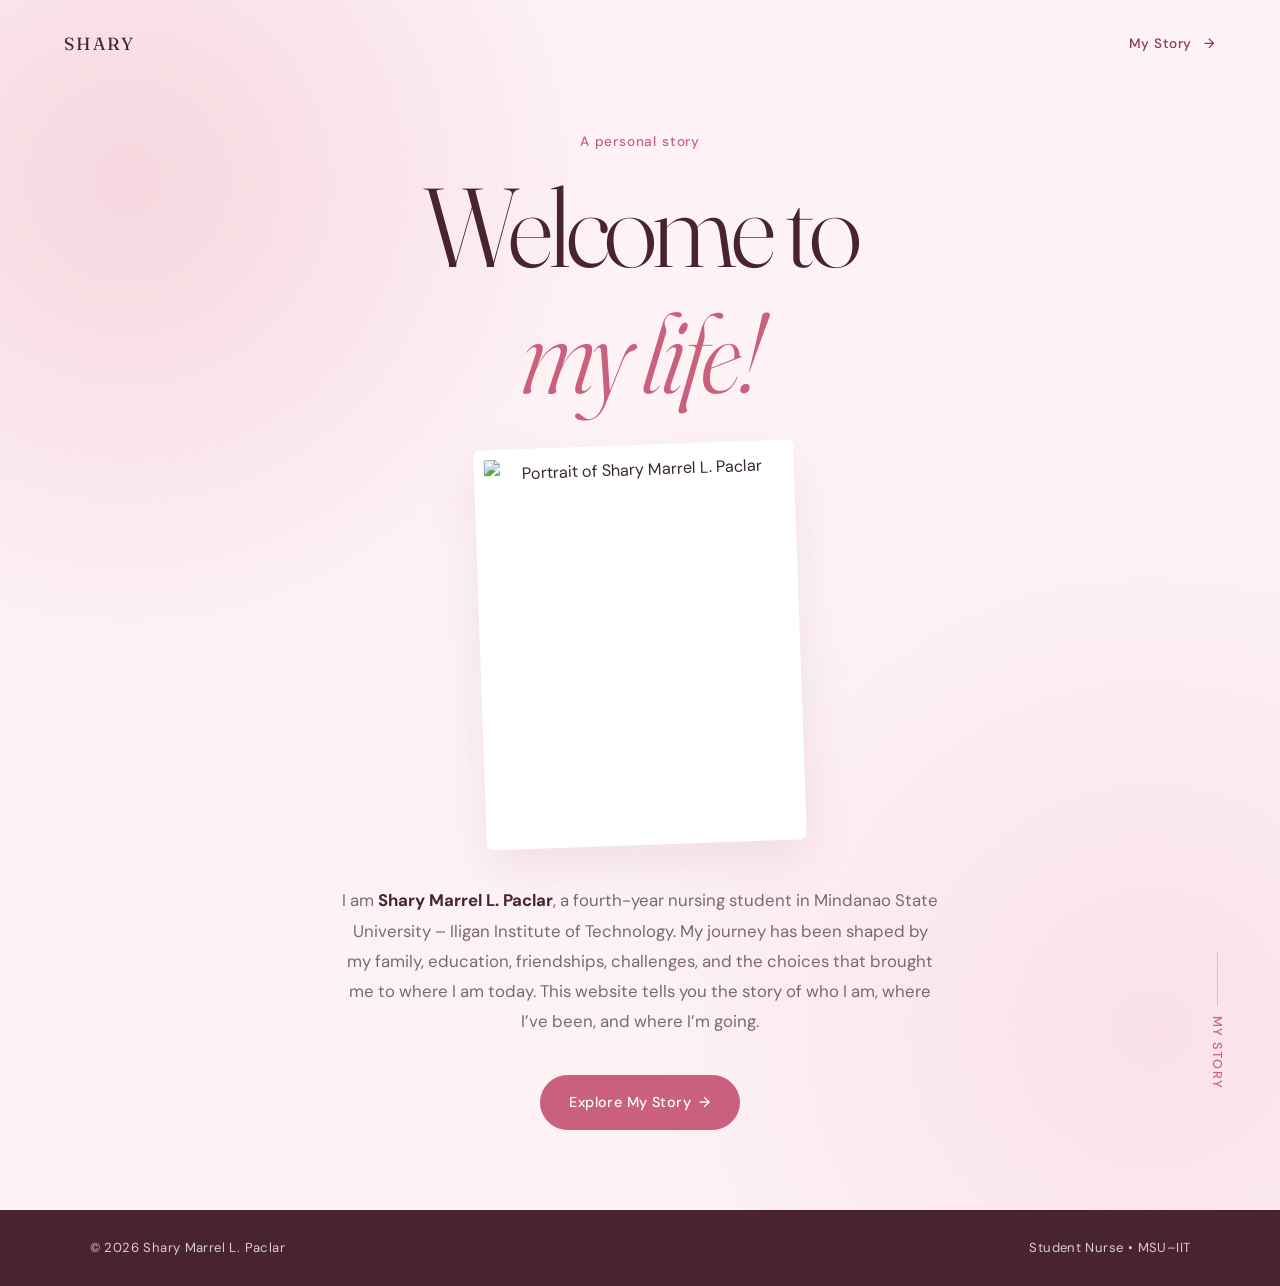
==== index.html @ 754f3dc6 "Add files via upload" ====
<!DOCTYPE html>
<html lang="en">
<head>
    <meta charset="UTF-8">
    <meta name="viewport" content="width=device-width, initial-scale=1.0">
    <meta name="description" content="Welcome to the personal story of Shary Marrel L. Paclar.">
    <title>Welcome to My Life | Shary Marrel Paclar</title>
    <link rel="stylesheet" href="style.css">
    <meta name="theme-color" content="#c9607f">
    <meta property="og:type" content="website">
    <meta property="og:title" content="Welcome to My Life | Shary Marrel Paclar">
    <meta property="og:description" content="Welcome to the personal story of Shary Marrel L. Paclar.">
    <link rel="icon" href="data:image/svg+xml,%3Csvg xmlns='http://www.w3.org/2000/svg' viewBox='0 0 100 100'%3E%3Ctext y='.9em' font-size='90'%3E%F0%9F%8C%B8%3C/text%3E%3C/svg%3E">
</head>

<body class="home-page">

    <a class="skip-link" href="#main">Skip to content</a>

    <header class="site-header">
        <nav class="navbar" aria-label="Main navigation">
            <a class="brand" href="index.html">SHARY</a>
            <a class="nav-link" href="story.html">My Story <span>→</span></a>
        </nav>
    </header>

    <main id="main">
        <section class="hero" id="home">
            <div class="hero-content">
                <p class="eyebrow">A personal story</p>
                <h1>Welcome to<br><em>my life!</em></h1>

                <div class="hero-image-wrap">
                    <img src="images/shary-home.jpg"
                         alt="Portrait of Shary Marrel L. Paclar"
                         class="hero-image">
                </div>

                <div class="intro-card">
                    <p>
                        I am <strong>Shary Marrel L. Paclar</strong>, a fourth-year nursing student
                        in Mindanao State University – Iligan Institute of Technology.
                        My journey has been shaped by my family, education, friendships,
                        challenges, and the choices that brought me to where I am today.
                        This website tells you the story of who I am, where I’ve been,
                        and where I’m going.
                    </p>
                </div>

                <a href="story.html" class="button">
                    Explore My Story <span>→</span>
                </a>
            </div>

            <div class="hero-side-note" aria-hidden="true">
                <span class="vertical-line"></span>
                <span>MY STORY</span>
            </div>
        </section>
    </main>

    <footer class="site-footer">
        <p>© 2026 Shary Marrel L. Paclar</p>
        <p>Student Nurse • MSU–IIT</p>
    </footer>

</body>
</html>
---- style.css ----
/* =========================================================
   SHARY MARREL PACLAR — MY FIRST WEBSITE
   Shared stylesheet for index.html and story.html
   Theme: soft pinks · clean layout · Fraunces + DM Sans
   ========================================================= */

@import url("https://fonts.googleapis.com/css2?family=DM+Sans:wght@400;500;700&family=Fraunces:ital,opsz,wght@0,9..144,300;0,9..144,400;1,9..144,300;1,9..144,400&display=swap");

/* ---------- Base ---------- */

:root {
    --blush: #fdf3f5;
    --blush-light: #fffafb;
    --pink-soft: #f9dfe6;
    --pink: #eeb4c4;
    --rose: #c9607f;
    --rose-dark: #8f3653;
    --berry: #4a2333;
    --white: #ffffff;
    --ink: #3a2a30;
    --muted: #7d6870;
    --line: rgba(143, 54, 83, 0.14);
    --shadow: 0 20px 50px rgba(143, 54, 83, 0.10);
    --shadow-soft: 0 8px 24px rgba(143, 54, 83, 0.07);
    --radius: 20px;
    --serif: "Fraunces", Georgia, serif;
    --sans: "DM Sans", Arial, Helvetica, sans-serif;

    /* kept so older references still work */
    --cream: var(--blush);
    --cream-light: var(--blush-light);
    --sage: var(--pink);
    --sage-light: var(--pink-soft);
    --green: var(--rose-dark);
    --green-dark: var(--berry);
    --brown: var(--rose);
    --brown-light: var(--pink);
}

* {
    box-sizing: border-box;
    margin: 0;
    padding: 0;
}

html {
    scroll-behavior: smooth;
}

body {
    background: var(--blush-light);
    color: var(--ink);
    font-family: var(--sans);
    font-size: 1.02rem;
    line-height: 1.8;
    -webkit-font-smoothing: antialiased;
}

img {
    display: block;
    width: 100%;
    object-fit: cover;
}

a {
    color: inherit;
    text-decoration: none;
}

p {
    margin-bottom: 1rem;
    max-width: 68ch;
}

strong {
    color: var(--berry);
    font-weight: 700;
}

::selection {
    background: var(--pink);
    color: var(--berry);
}

:focus-visible {
    outline: 2px solid var(--rose);
    outline-offset: 3px;
}

/* ---------- Header / Navigation ---------- */

.site-header {
    position: absolute;
    top: 0;
    left: 0;
    z-index: 10;
    width: 100%;
    padding: 28px 5%;
}

.story-header {
    position: sticky;
    background: rgba(255, 250, 251, 0.9);
    border-bottom: 1px solid var(--line);
    backdrop-filter: blur(12px);
}

.navbar {
    max-width: 1200px;
    margin: 0 auto;
    display: flex;
    align-items: center;
    justify-content: space-between;
    gap: 30px;
}

.brand {
    color: var(--berry);
    font-family: var(--serif);
    font-size: 1.1rem;
    font-weight: 400;
    letter-spacing: 0.12em;
}

.nav-link,
.home-link,
.nav-links a {
    color: var(--rose-dark);
    font-size: 0.85rem;
    font-weight: 500;
    letter-spacing: 0.04em;
    transition: color 0.25s ease;
}

.nav-link span,
.button span {
    display: inline-block;
    margin-left: 8px;
    transition: transform 0.25s ease;
}

.nav-link:hover,
.home-link:hover,
.nav-links a:hover {
    color: var(--rose);
}

.nav-link:hover span,
.button:hover span {
    transform: translateX(4px);
}

.nav-links {
    display: flex;
    align-items: center;
    gap: 28px;
}

/* ---------- Shared Typography ---------- */

.eyebrow,
.small-label {
    margin-bottom: 10px;
    color: var(--rose);
    font-size: 0.85rem;
    font-weight: 500;
    letter-spacing: 0.06em;
}

h1,
h2,
h3 {
    color: var(--berry);
    font-family: var(--serif);
    font-weight: 300;
    line-height: 1.12;
    letter-spacing: -0.02em;
}

h1 em,
h2 em {
    color: var(--rose);
    font-style: italic;
    font-weight: 300;
}

/* ---------- Buttons ---------- */

.button {
    display: inline-flex;
    align-items: center;
    justify-content: center;
    padding: 14px 28px;
    border: 1px solid var(--rose);
    border-radius: 999px;
    background: var(--rose);
    color: var(--white);
    font-size: 0.9rem;
    font-weight: 500;
    letter-spacing: 0.03em;
    transition: background 0.25s ease, transform 0.25s ease, box-shadow 0.25s ease;
}

.button:hover {
    background: var(--rose-dark);
    border-color: var(--rose-dark);
    transform: translateY(-2px);
    box-shadow: 0 10px 24px rgba(143, 54, 83, 0.22);
}

/* ---------- Home Page ---------- */

.hero {
    min-height: 100vh;
    position: relative;
    display: flex;
    align-items: center;
    justify-content: center;
    padding: 130px 7% 80px;
    overflow: hidden;
    background:
        radial-gradient(circle at 10% 15%, rgba(238, 180, 196, 0.45), transparent 32%),
        radial-gradient(circle at 90% 85%, rgba(249, 223, 230, 0.9), transparent 35%),
        var(--blush);
}

.hero-content {
    width: min(820px, 100%);
    text-align: center;
    display: flex;
    flex-direction: column;
    align-items: center;
}

.hero h1 {
    margin-bottom: 30px;
    font-size: clamp(3.6rem, 9vw, 7rem);
    letter-spacing: -0.045em;
}

.hero-image-wrap {
    width: min(320px, 70vw);
    aspect-ratio: 4 / 5;
    padding: 10px;
    margin-bottom: 30px;
    background: var(--white);
    border-radius: 6px;
    box-shadow: var(--shadow);
    transform: rotate(-2deg);
}

.hero-image {
    height: 100%;
    border-radius: 2px;
}

.intro-card {
    max-width: 640px;
    margin-bottom: 28px;
    padding: 10px 20px;
    color: var(--muted);
    font-size: 1.05rem;
}

.intro-card p {
    margin: 0 auto;
}

.hero-side-note {
    position: absolute;
    right: 4%;
    bottom: 10%;
    display: flex;
    align-items: center;
    gap: 10px;
    color: var(--rose);
    font-size: 0.8rem;
    font-weight: 500;
    letter-spacing: 0.1em;
    writing-mode: vertical-rl;
}

.vertical-line {
    width: 1px;
    height: 55px;
    background: var(--pink);
}

.site-footer {
    display: flex;
    justify-content: space-between;
    gap: 20px;
    padding: 26px 7%;
    background: var(--berry);
    color: rgba(255, 255, 255, 0.78);
    font-size: 0.82rem;
    letter-spacing: 0.03em;
}

.site-footer p {
    margin: 0;
    max-width: none;
}

/* ---------- Story Intro ---------- */

.story-intro {
    min-height: 65vh;
    padding: 150px 7% 100px;
    display: flex;
    flex-direction: column;
    justify-content: center;
    background:
        linear-gradient(135deg, rgba(249, 223, 230, 0.9), rgba(253, 243, 245, 0.95)),
        var(--blush);
}

.story-intro h1 {
    max-width: 900px;
    font-size: clamp(3.6rem, 9vw, 7.5rem);
    letter-spacing: -0.045em;
}

.story-lead {
    max-width: 560px;
    margin-top: 25px;
    color: var(--muted);
    font-size: 1.12rem;
}

/* ---------- Story Sections ---------- */

.story-section {
    max-width: 1200px;
    margin: 0 auto;
    padding: 110px 7%;
}

.alternate-section {
    max-width: none;
    background: var(--blush);
}

.section-heading {
    max-width: 1050px;
    margin: 0 auto 65px;
    display: grid;
    grid-template-columns: 80px 1fr;
    gap: 25px;
    align-items: start;
}

.section-number {
    color: var(--pink);
    font-family: var(--serif);
    font-size: 2.6rem;
    font-weight: 300;
    line-height: 1;
}

.section-heading h2 {
    font-size: clamp(2.8rem, 6vw, 5rem);
}

.section-subtitle {
    max-width: 560px;
    margin-top: 20px;
    color: var(--muted);
}

/* ---------- Story Cards ---------- */

.story-card {
    max-width: 1050px;
    margin: 0 auto 55px;
    padding: 45px;
    border: 1px solid var(--line);
    border-radius: var(--radius);
    background: var(--white);
    box-shadow: var(--shadow);
}

.split-card {
    display: grid;
    grid-template-columns: 1fr 0.9fr;
    gap: 55px;
    align-items: center;
}

.split-card.reverse {
    grid-template-columns: 0.9fr 1fr;
}

.story-text h3 {
    margin-bottom: 20px;
    font-size: clamp(2rem, 4vw, 3.1rem);
}

.story-text p {
    color: var(--muted);
}

.image-frame {
    min-height: 380px;
    overflow: hidden;
    border-radius: 14px;
    background: var(--pink-soft);
}

.image-frame img {
    height: 100%;
    min-height: 380px;
    transition: transform 0.5s ease;
}

.image-frame:hover img {
    transform: scale(1.04);
}

/* ---------- Birthday / Photo Galleries ---------- */

.birthday-card {
    text-align: center;
}

.centered-text {
    max-width: 800px;
    margin: 0 auto 40px;
}

.centered-text p {
    text-align: left;
    margin-left: auto;
    margin-right: auto;
}

.photo-grid {
    display: grid;
    gap: 14px;
}

.three-photos {
    grid-template-columns: repeat(3, 1fr);
}

.photo-grid img {
    height: 300px;
    border-radius: 12px;
    transition: transform 0.3s ease;
}

.photo-grid img:hover {
    transform: translateY(-4px);
}

.growing-up-grid {
    grid-template-columns: 1.2fr 0.8fr 0.8fr;
    margin-top: 35px;
}

.growing-up-grid img {
    height: 260px;
}

.reflection-card {
    max-width: 1050px;
    margin: 70px auto 0;
    padding: 55px;
    border-left: 3px solid var(--rose);
    border-radius: 0 var(--radius) var(--radius) 0;
    background: var(--pink-soft);
}

.reflection-card blockquote {
    max-width: 780px;
    margin: 10px 0 20px;
    color: var(--berry);
    font-family: var(--serif);
    font-size: clamp(1.9rem, 4vw, 3rem);
    font-style: italic;
    font-weight: 300;
    line-height: 1.28;
}

/* ---------- School Timeline ---------- */

.timeline {
    max-width: 1000px;
    margin: 0 auto;
    position: relative;
}

.timeline::before {
    content: "";
    position: absolute;
    top: 0;
    bottom: 0;
    left: 25px;
    width: 1px;
    background: var(--pink);
}

.timeline-item {
    position: relative;
    display: grid;
    grid-template-columns: 52px 1fr;
    gap: 35px;
    margin-bottom: 50px;
}

.timeline-marker {
    position: relative;
    z-index: 2;
    width: 52px;
    height: 52px;
    display: grid;
    place-items: center;
    border: 1px solid var(--pink);
    border-radius: 50%;
    background: var(--blush);
    color: var(--rose);
    font-size: 0.78rem;
    font-weight: 700;
}

.timeline-content {
    padding: 32px;
    border: 1px solid var(--line);
    border-radius: var(--radius);
    background: var(--white);
    box-shadow: var(--shadow-soft);
}

.timeline-content h3 {
    margin-bottom: 15px;
    font-size: clamp(1.8rem, 4vw, 2.5rem);
}

.timeline-content p:last-child {
    margin-bottom: 0;
    color: var(--muted);
}

.featured-timeline .timeline-marker {
    background: var(--rose);
    border-color: var(--rose);
    color: var(--white);
}

.featured-timeline .timeline-content {
    border-top: 3px solid var(--rose);
}

.closing-note {
    max-width: 760px;
    margin: 80px auto 0;
    text-align: center;
    color: var(--muted);
    font-family: var(--serif);
    font-size: 1.35rem;
    font-style: italic;
    font-weight: 300;
}

/* ---------- Hobbies ---------- */

.hobby-grid {
    max-width: 1100px;
    margin: 0 auto;
    display: grid;
    grid-template-columns: repeat(2, 1fr);
    gap: 25px;
}

.hobby-card {
    overflow: hidden;
    border: 1px solid var(--line);
    border-radius: var(--radius);
    background: var(--white);
    box-shadow: var(--shadow-soft);
    transition: transform 0.3s ease, box-shadow 0.3s ease;
}

.hobby-card:last-child {
    grid-column: 1 / -1;
    max-width: 540px;
    width: 100%;
    justify-self: center;
}

.hobby-card:hover {
    transform: translateY(-6px);
    box-shadow: var(--shadow);
}

.hobby-image {
    width: 100%;
    aspect-ratio: 1/1;
    overflow: hidden;
}

.hobby-image img {
    width: 100%;
    height: 100%;
    object-fit: contain;
    object-position: center;
    display: block;
}

.hobby-card:hover .hobby-image img {
    transform: scale(1.04);
}

.hobby-content {
    padding: 30px;
}

.hobby-content > span {
    color: var(--rose);
    font-size: 0.8rem;
    font-weight: 700;
    letter-spacing: 0.1em;
}

.hobby-content h3 {
    margin: 8px 0 12px;
    font-size: 2rem;
}

.hobby-content p {
    margin: 0;
    color: var(--muted);
}

.beyond-statement {
    max-width: 850px;
    margin: 80px auto 0;
    padding: 40px;
    border-top: 1px solid var(--line);
    border-bottom: 1px solid var(--line);
    text-align: center;
    color: var(--rose-dark);
    font-family: var(--serif);
    font-size: clamp(1.5rem, 3vw, 2.1rem);
    font-style: italic;
    font-weight: 300;
}

/* ---------- Future ---------- */

.future-section {
    max-width: none;
    background:
        radial-gradient(circle at 85% 25%, rgba(238, 180, 196, 0.4), transparent 30%),
        var(--blush);
}

.future-layout {
    max-width: 1050px;
    margin: 0 auto;
    display: grid;
    grid-template-columns: 0.8fr 1.2fr;
    gap: 65px;
    align-items: center;
}

.future-image {
    min-height: 560px;
    padding: 10px;
    background: var(--white);
    border-radius: 6px;
    box-shadow: var(--shadow);
    transform: rotate(2deg);
}

.future-image img {
    height: 100%;
    min-height: 540px;
}

.future-text {
    color: var(--muted);
}

.final-quote {
    margin-top: 40px;
    padding: 30px;
    border-left: 3px solid var(--rose);
    border-radius: 0 14px 14px 0;
    background: rgba(255, 255, 255, 0.75);
}

.final-quote > span {
    color: var(--pink);
    font-family: var(--serif);
    font-size: 3.5rem;
    line-height: 0;
}

.final-quote p {
    margin: 10px 0 0;
    color: var(--berry);
    font-family: var(--serif);
    font-size: 1.3rem;
    font-style: italic;
    font-weight: 300;
}

.back-home {
    max-width: 1050px;
    margin: 70px auto 0;
    text-align: center;
}

/* ---------- Motion preferences ---------- */

@media (prefers-reduced-motion: reduce) {
    html {
        scroll-behavior: auto;
    }

    * {
        transition: none !important;
    }
}

/* ---------- Responsive Design ---------- */

@media (max-width: 850px) {

    .site-header {
        padding: 22px 5%;
    }

    .nav-links {
        display: none;
    }

    .hero {
        padding-top: 110px;
    }

    .hero-side-note {
        display: none;
    }

    .split-card,
    .split-card.reverse,
    .future-layout {
        grid-template-columns: 1fr;
    }

    .story-card {
        padding: 30px;
    }

    .image-frame,
    .image-frame img {
        min-height: 330px;
    }

    .future-image,
    .future-image img {
        min-height: 400px;
    }

    .future-image {
        transform: none;
    }

    .three-photos,
    .growing-up-grid {
        grid-template-columns: 1fr;
    }

    .photo-grid img,
    .growing-up-grid img {
        height: 300px;
    }
}

@media (max-width: 600px) {

    body {
        font-size: 0.96rem;
    }

    .hero {
        padding: 110px 6% 55px;
    }

    .hero h1 {
        font-size: clamp(3.2rem, 17vw, 5rem);
    }

    .hero-image-wrap {
        width: min(270px, 75vw);
    }

    .intro-card {
        padding: 10px;
    }

    .site-footer {
        flex-direction: column;
        text-align: center;
    }

    .story-intro {
        min-height: 70vh;
        padding: 130px 7% 80px;
    }

    .story-intro h1 {
        font-size: clamp(3.3rem, 16vw, 5.5rem);
    }

    .story-section {
        padding: 80px 6%;
    }

    .section-heading {
        grid-template-columns: 1fr;
        gap: 12px;
        margin-bottom: 45px;
    }

    .section-heading h2 {
        font-size: clamp(2.6rem, 13vw, 3.8rem);
    }

    .story-card {
        padding: 22px;
        margin-bottom: 30px;
        border-radius: 16px;
    }

    .story-text h3 {
        font-size: 1.9rem;
    }

    .reflection-card {
        padding: 30px;
        margin-top: 50px;
    }

    .reflection-card blockquote {
        font-size: 1.9rem;
    }

    .timeline::before {
        left: 20px;
    }

    .timeline-item {
        grid-template-columns: 42px 1fr;
        gap: 18px;
    }

    .timeline-marker {
        width: 42px;
        height: 42px;
        font-size: 0.7rem;
    }

    .timeline-content {
        padding: 23px;
    }

    .hobby-grid {
        grid-template-columns: 1fr;
    }

    .hobby-card:last-child {
        grid-column: auto;
        max-width: none;
    }

    .hobby-image {
        height: 250px;
    }

    .beyond-statement {
        padding: 30px 10px;
        margin-top: 55px;
    }

    .future-image,
    .future-image img {
        min-height: 330px;
    }

    .nav-link,
    .home-link {
        font-size: 0.78rem;
    }
}

/* ---------- Additions: accessibility & mobile nav ---------- */

.skip-link {
    position: absolute;
    left: 12px;
    top: -60px;
    z-index: 20;
    padding: 10px 18px;
    border-radius: 999px;
    background: var(--berry);
    color: var(--white);
    font-size: 0.85rem;
}

.skip-link:focus {
    top: 12px;
}

.site-footer a:hover {
    color: var(--pink);
}

.story-section {
    scroll-margin-top: 80px;
}

@media (max-width: 850px) {

    .story-header .navbar {
        flex-wrap: wrap;
        gap: 8px 20px;
    }

    .story-header .nav-links {
        display: flex;
        order: 3;
        width: 100%;
        gap: 22px;
        padding-bottom: 4px;
        overflow-x: auto;
        white-space: nowrap;
        scrollbar-width: none;
    }

    .story-section {
        scroll-margin-top: 110px;
    }
}

.birthday-card .centered-text .small-label {
    display: block;
    width: 100%;
    max-width: none;
    margin: 0 0 12px;
    text-align: center !important;
}
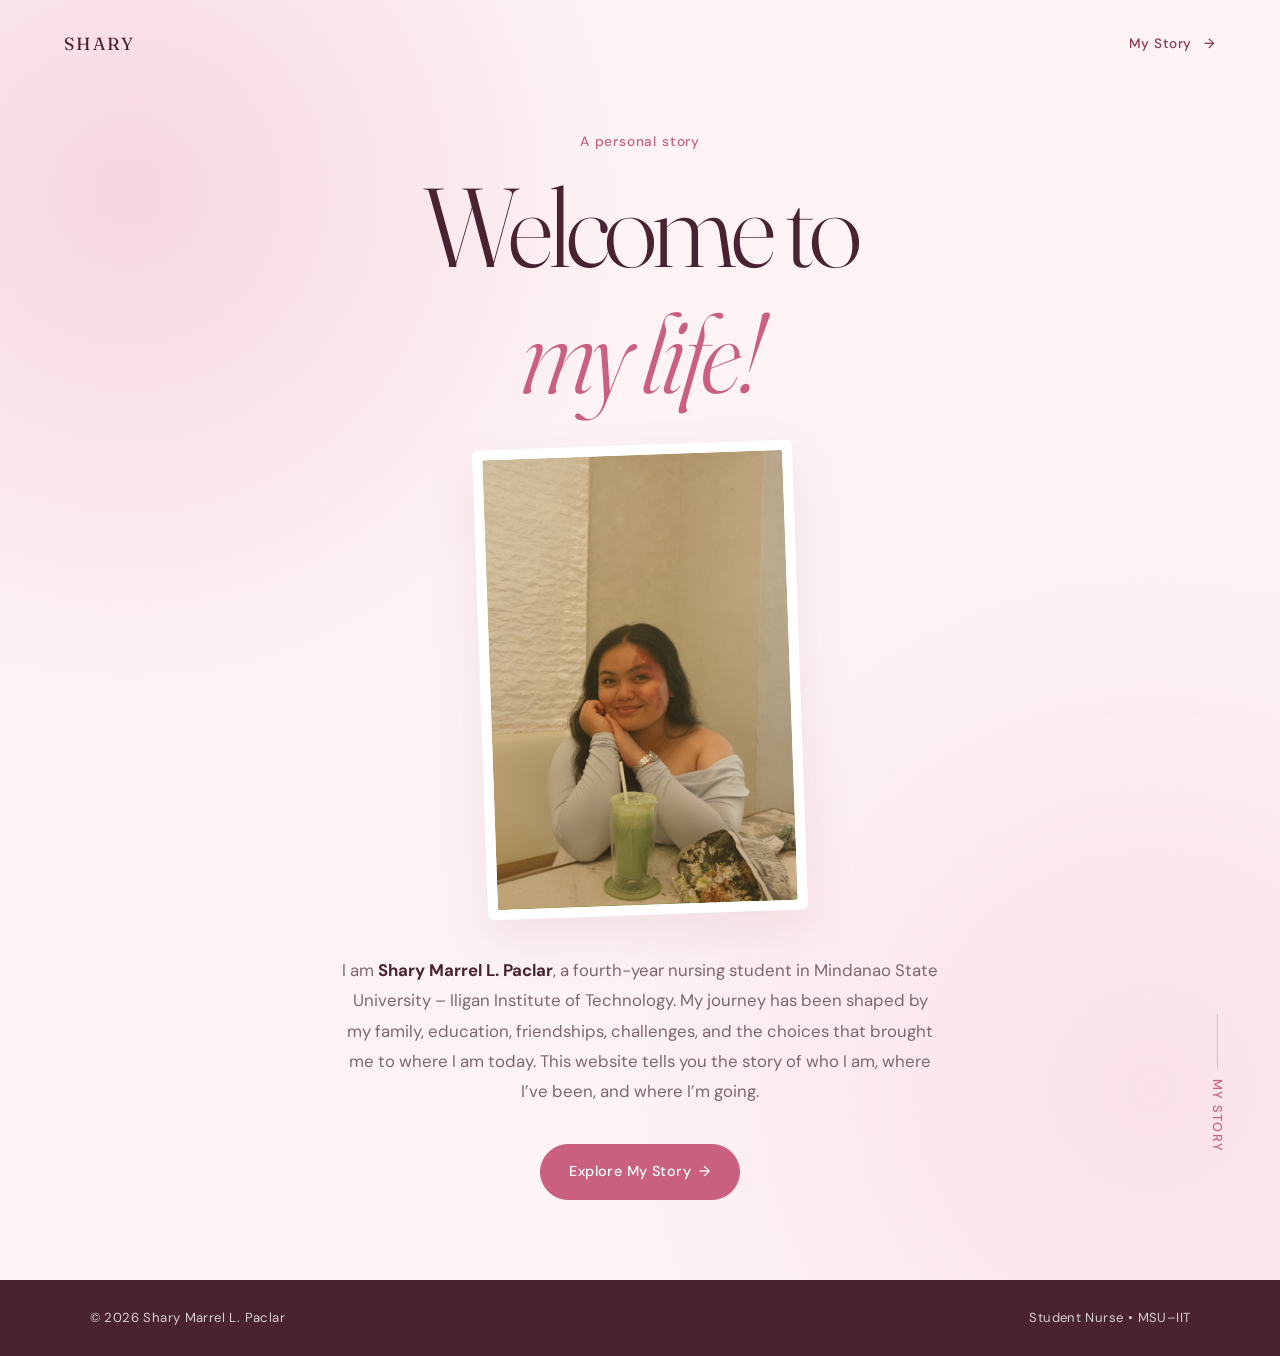
==== commit 38664ec6: "Update index.html" ====
--- a/index.html
+++ b/index.html
@@ -31,7 +31,7 @@
                 <h1>Welcome to<br><em>my life!</em></h1>
 
                 <div class="hero-image-wrap">
-                    <img src="images/shary-home.jpg"
+                    <img src="PHOTOS/shary-home.jpg"
                          alt="Portrait of Shary Marrel L. Paclar"
                          class="hero-image">
                 </div>
